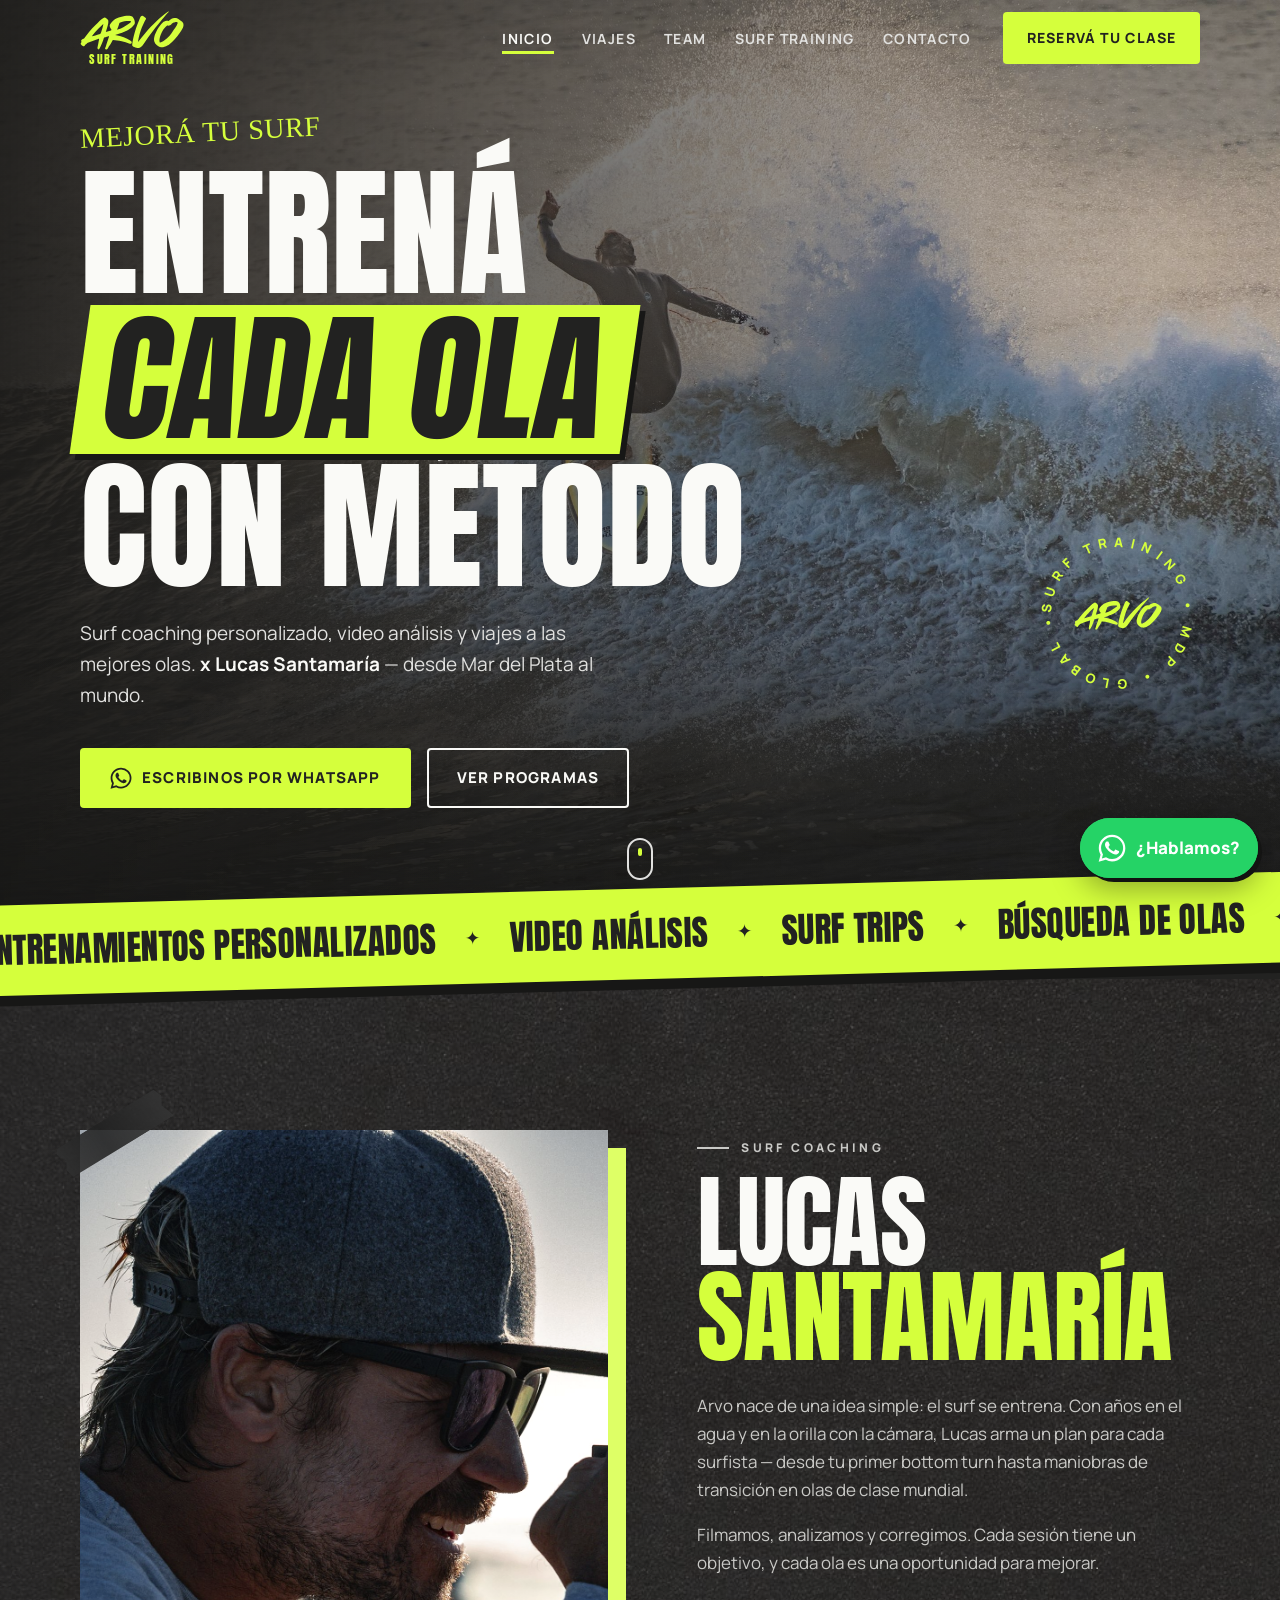
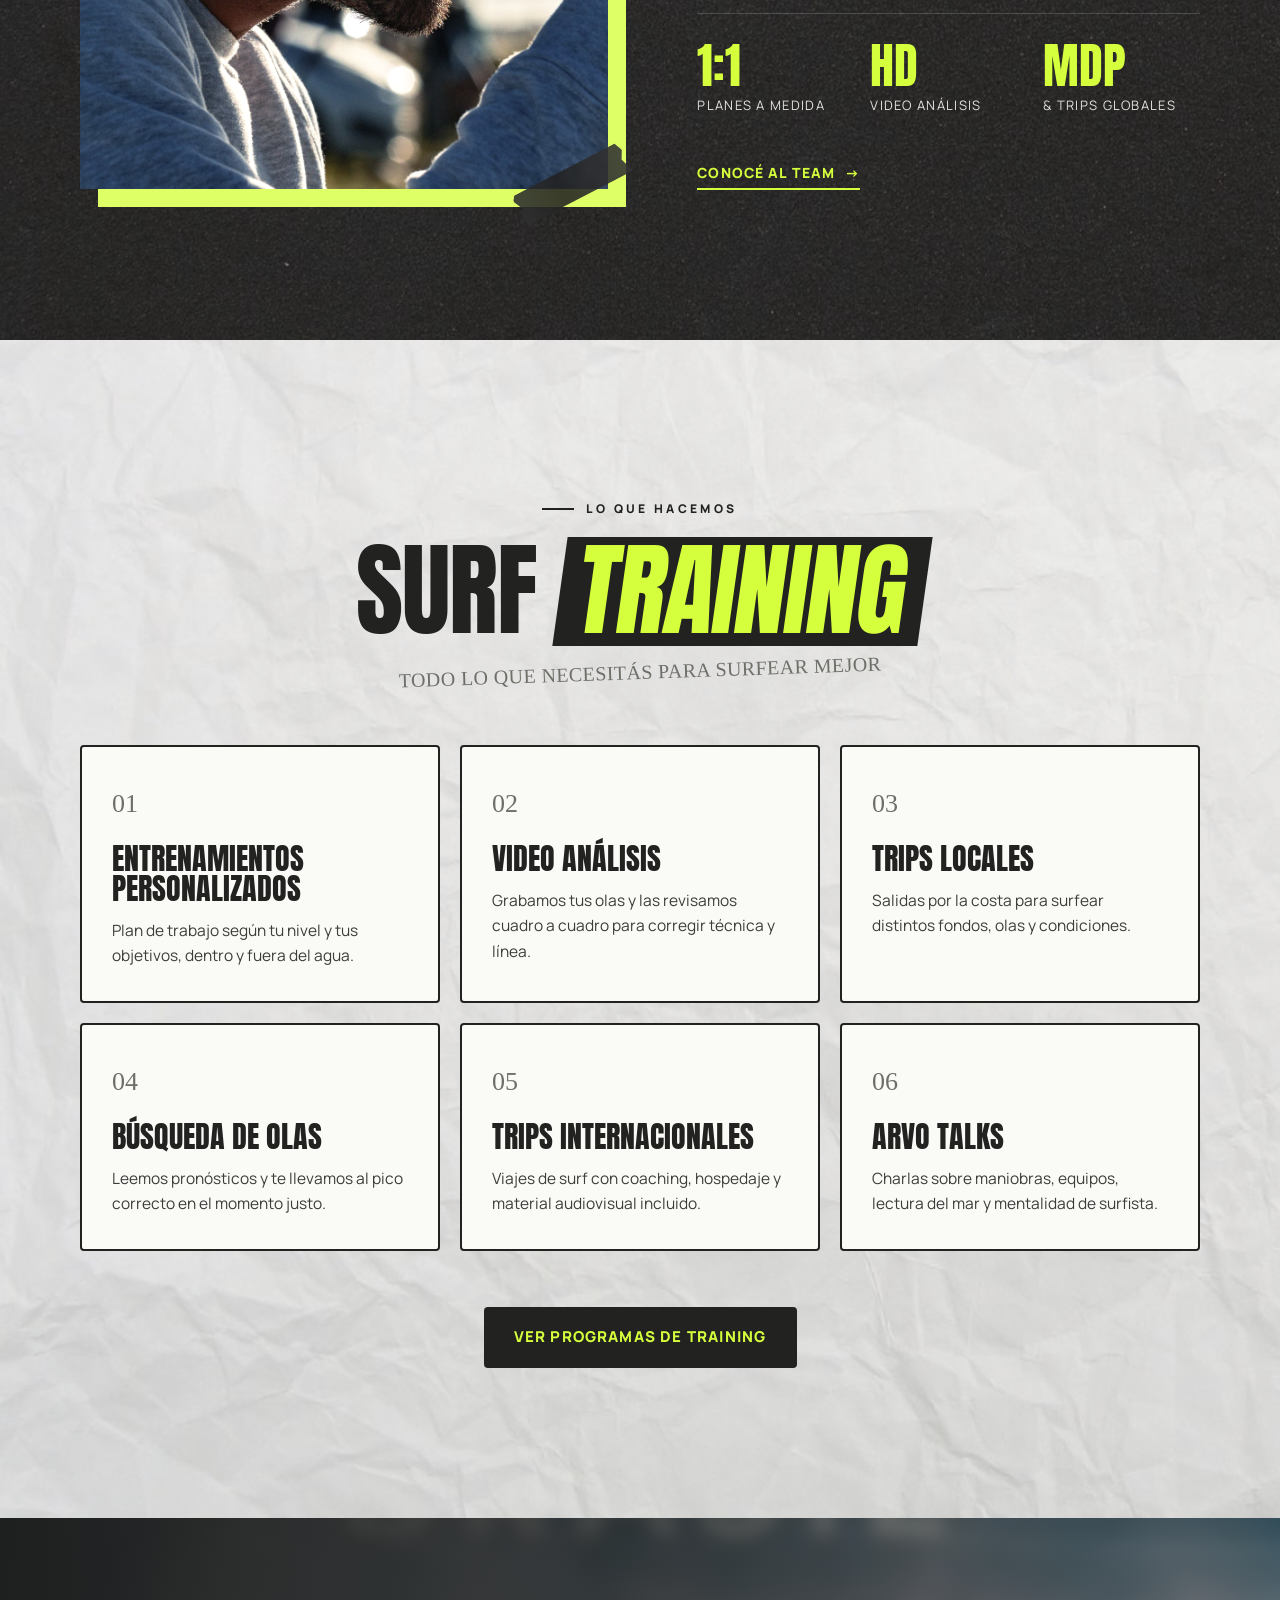
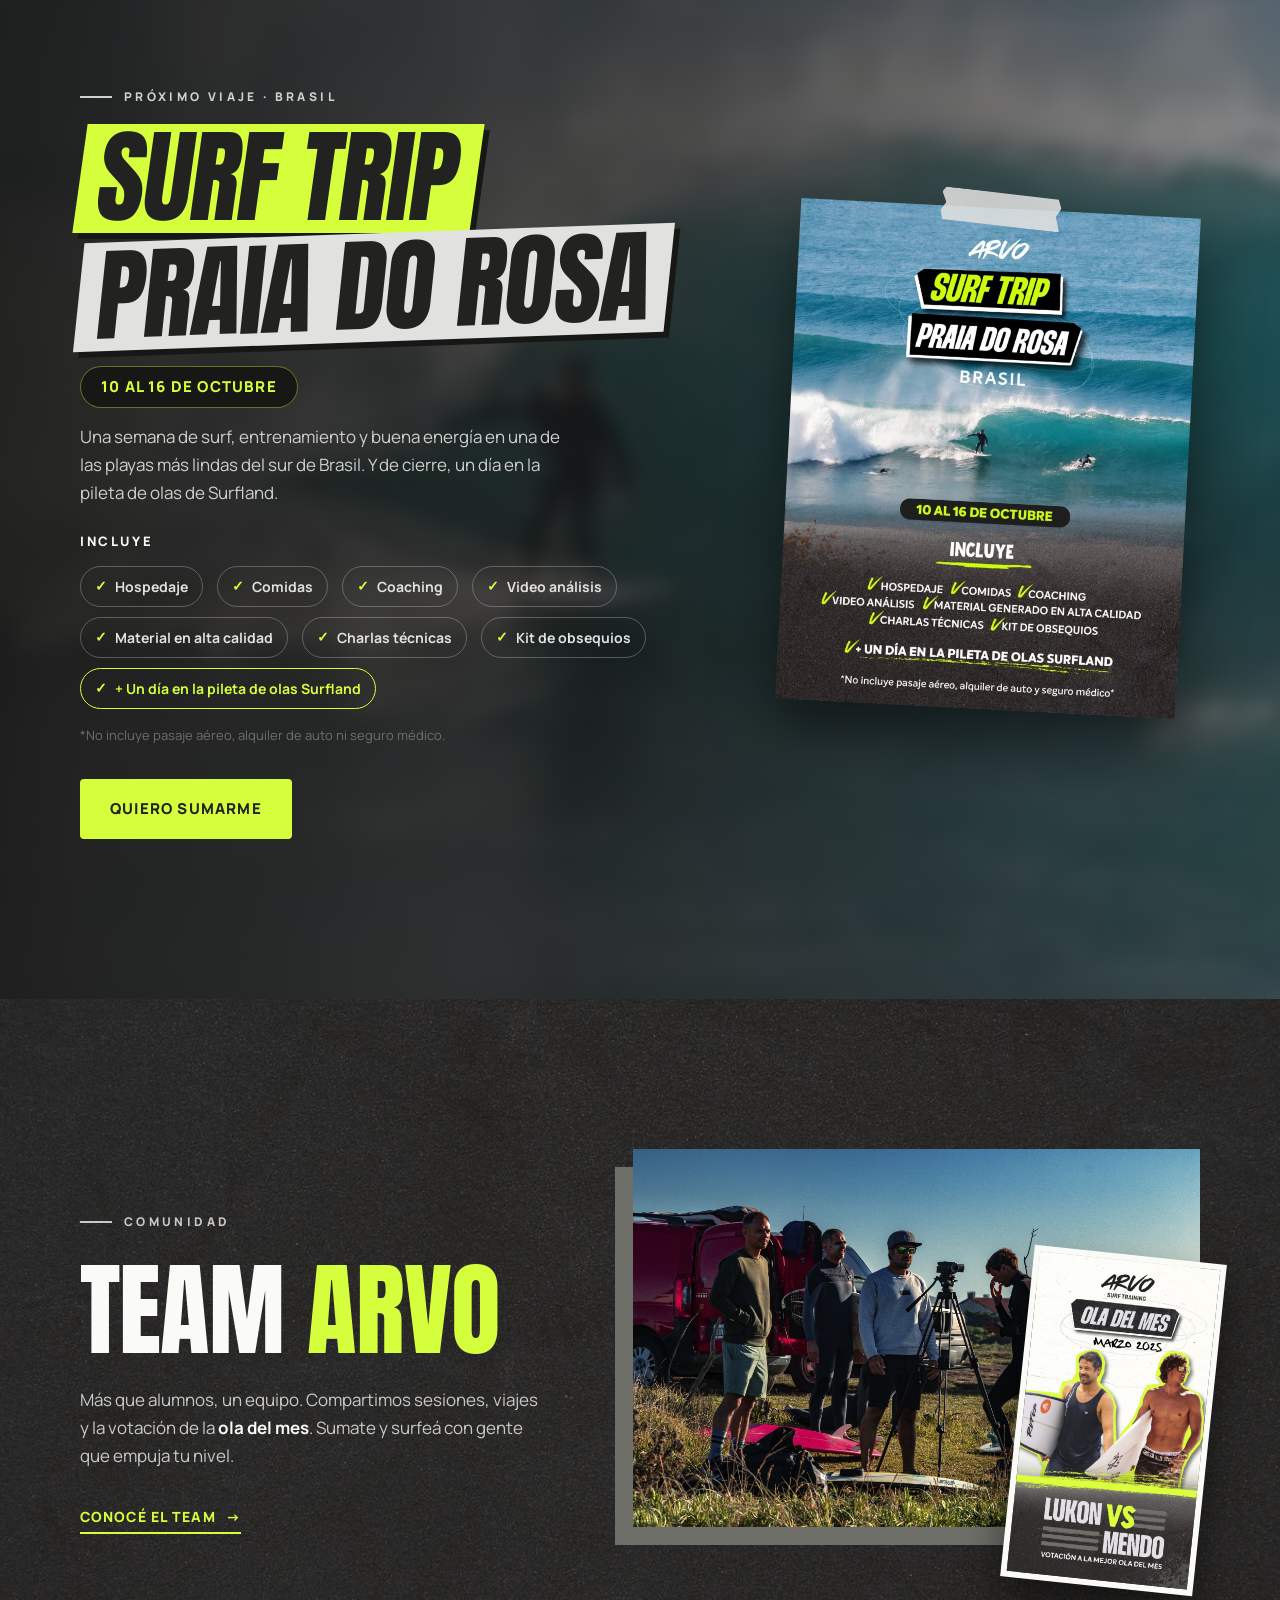
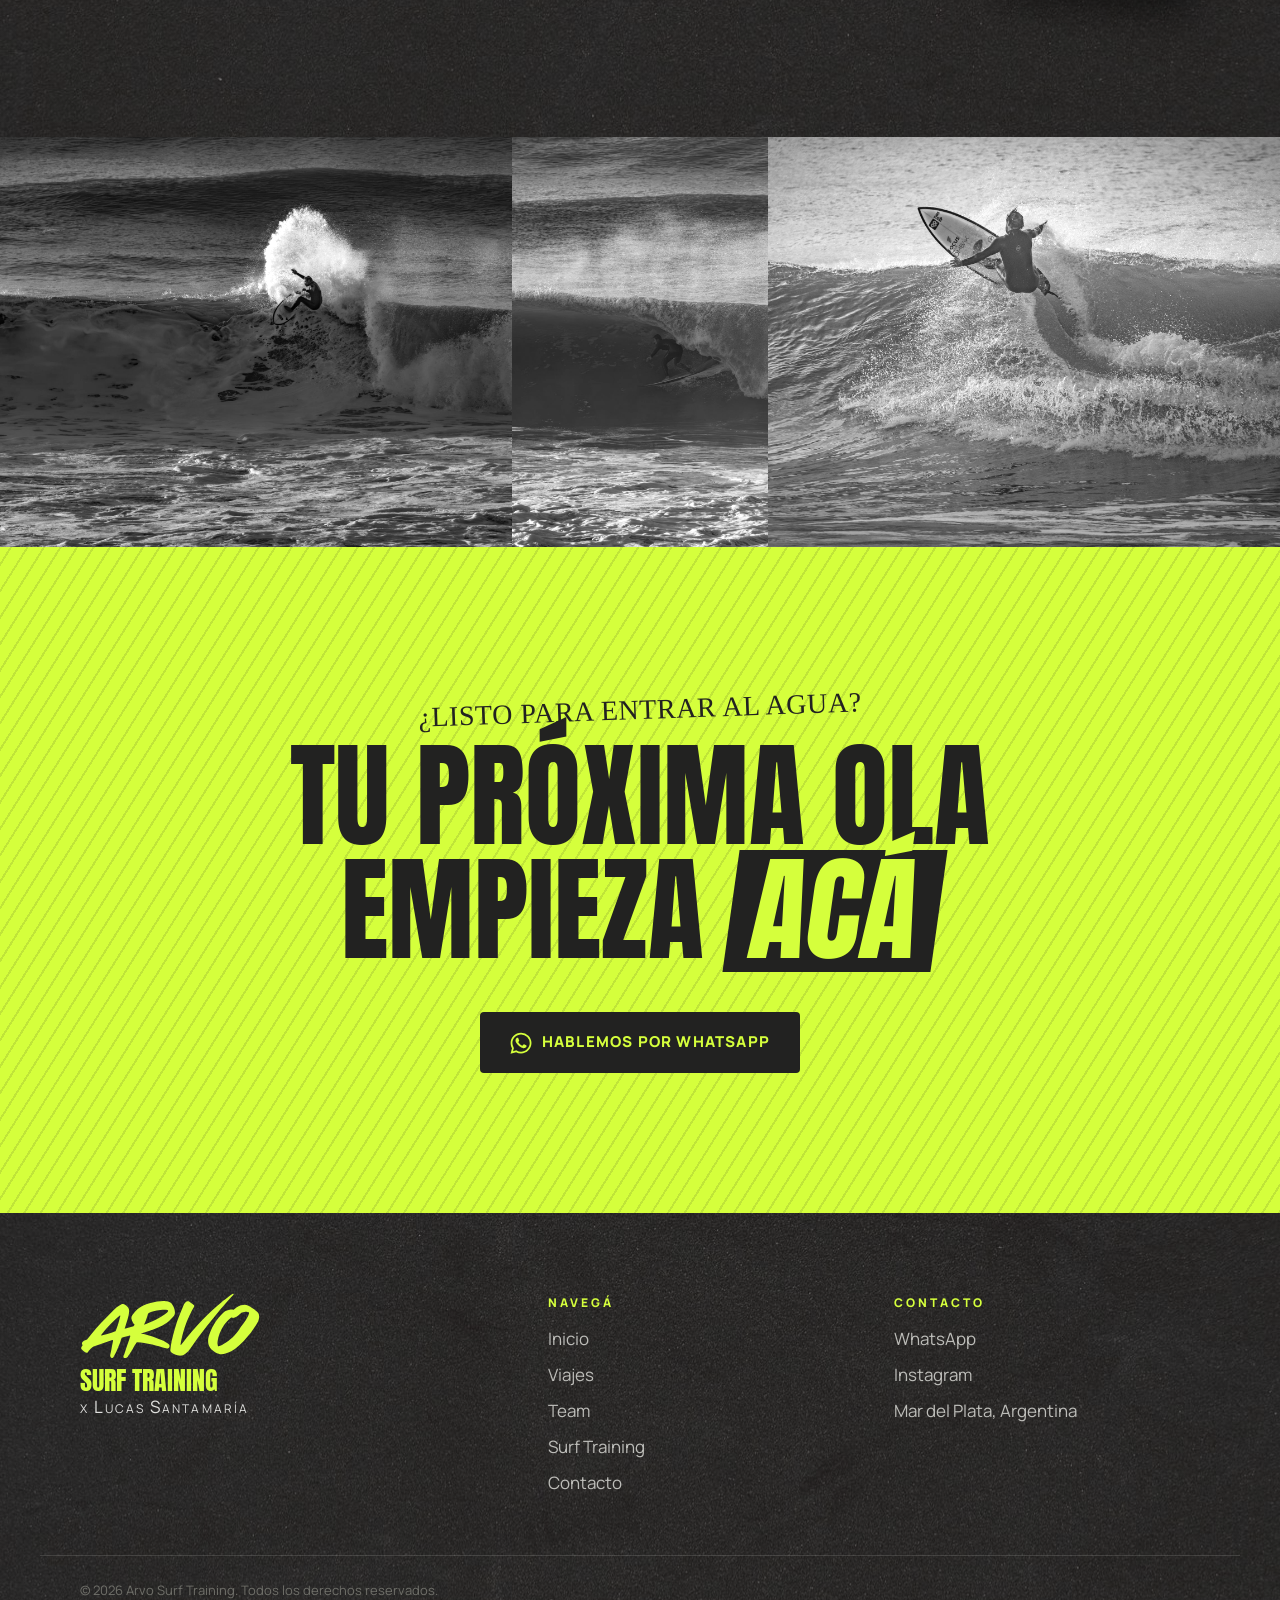
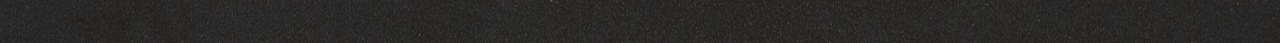
==== index.html @ 642fb4de "Página de inicio de Arvo Surf Training - index.html, css/styles.css y js/main.js: home con hero, ser" ====
<!DOCTYPE html>
<html lang="es">
<head>
  <meta charset="UTF-8">
  <meta name="viewport" content="width=device-width, initial-scale=1.0">
  <title>Arvo Surf Training | x Lucas Santamaría</title>
  <meta name="description" content="Arvo Surf Training: entrenamientos personalizados, video análisis y surf trips con Lucas Santamaría. Mar del Plata y el mundo.">
  <meta name="theme-color" content="#222221">
  <link rel="icon" href="assets/arvo-wordmark.svg" type="image/svg+xml">
  <link rel="preconnect" href="https://fonts.googleapis.com">
  <link rel="preconnect" href="https://fonts.gstatic.com" crossorigin>
  <link href="https://fonts.googleapis.com/css2?family=Anton&family=Manrope:wght@400;500;700;800&family=Permanent+Marker&display=swap" rel="stylesheet">
  <link rel="stylesheet" href="css/styles.css">
</head>
<body>

  <!-- ===== HEADER ===== -->
  <header class="header" id="header">
    <div class="container header__inner">
      <a href="index.html" class="logo" aria-label="Arvo Surf Training - Inicio">
        <img src="assets/arvo-wordmark.svg" alt="" class="logo__mark">
        <span class="logo__sub">Surf Training</span>
      </a>

      <nav class="nav" id="nav" aria-label="Principal">
        <ul class="nav__list">
          <li><a href="index.html" class="nav__link is-active" aria-current="page">Inicio</a></li>
          <li><a href="viajes.html" class="nav__link">Viajes</a></li>
          <li><a href="team.html" class="nav__link">Team</a></li>
          <li><a href="surf-training.html" class="nav__link">Surf Training</a></li>
          <li><a href="contacto.html" class="nav__link">Contacto</a></li>
        </ul>
        <a href="#" class="btn btn--lime nav__cta js-whatsapp">Reservá tu clase</a>
      </nav>

      <button class="burger" id="burger" aria-label="Abrir menú" aria-expanded="false" aria-controls="nav">
        <span></span><span></span><span></span>
      </button>
    </div>
  </header>

  <main>
    <!-- ===== HERO ===== -->
    <section class="hero">
      <picture class="hero__bg">
        <img src="assets/web/img-p07-11892.jpg" alt="Surfista en el aire sobre una ola en Mar del Plata">
      </picture>
      <div class="hero__overlay"></div>

      <div class="container hero__content">
        <p class="hand hero__kicker">Mejorá tu surf</p>
        <h1 class="hero__title">
          Entrená<br>
          <span class="tag-lime">cada ola</span><br>
          con método
        </h1>
        <p class="hero__lead">
          Surf coaching personalizado, video análisis y viajes a las mejores olas.
          <strong>x Lucas Santamaría</strong> — desde Mar del Plata al mundo.
        </p>
        <div class="hero__actions">
          <a href="#" class="btn btn--lime btn--lg js-whatsapp">
            <svg class="icon" aria-hidden="true"><use href="#i-whatsapp"/></svg>
            Escribinos por WhatsApp
          </a>
          <a href="#servicios" class="btn btn--ghost btn--lg">Ver programas</a>
        </div>
      </div>

      <div class="hero__badge" aria-hidden="true">
        <svg viewBox="0 0 200 200" class="badge-ring">
          <defs><path id="circle" d="M100,100 m-78,0 a78,78 0 1,1 156,0 a78,78 0 1,1 -156,0"/></defs>
          <text><textPath href="#circle" textLength="486" lengthAdjust="spacing">SURF TRAINING • MDP • GLOBAL •</textPath></text>
        </svg>
        <img src="assets/arvo-wordmark.svg" alt="" class="badge-mark">
      </div>

      <a href="#marquee" class="hero__scroll" aria-label="Bajar">
        <span></span>
      </a>
    </section>

    <!-- ===== MARQUEE ===== -->
    <div class="marquee" id="marquee" aria-hidden="true">
      <div class="marquee__track">
        <span>Entrenamientos personalizados</span><i>✦</i>
        <span>Video análisis</span><i>✦</i>
        <span>Surf trips</span><i>✦</i>
        <span>Búsqueda de olas</span><i>✦</i>
        <span>Arvo Talks</span><i>✦</i>
        <span>Entrenamientos personalizados</span><i>✦</i>
        <span>Video análisis</span><i>✦</i>
        <span>Surf trips</span><i>✦</i>
        <span>Búsqueda de olas</span><i>✦</i>
        <span>Arvo Talks</span><i>✦</i>
      </div>
    </div>

    <!-- ===== COACH ===== -->
    <section class="section coach texture-dark">
      <div class="container coach__grid">
        <div class="coach__media reveal">
          <span class="tape tape--tl" aria-hidden="true"></span>
          <img src="assets/web/img-p09-11961.jpg" alt="Lucas Santamaría filmando una sesión de surf" loading="lazy">
          <span class="tape tape--br" aria-hidden="true"></span>
        </div>

        <div class="coach__text reveal">
          <p class="eyebrow">Surf coaching</p>
          <h2 class="title">Lucas<br><span class="lime">Santamaría</span></h2>
          <p>
            Arvo nace de una idea simple: el surf se entrena. Con años en el agua y en la
            orilla con la cámara, Lucas arma un plan para cada surfista — desde tu primer
            bottom turn hasta maniobras de transición en olas de clase mundial.
          </p>
          <p>
            Filmamos, analizamos y corregimos. Cada sesión tiene un objetivo, y cada ola
            es una oportunidad para mejorar.
          </p>
          <ul class="stats">
            <li><strong>1:1</strong><span>Planes a medida</span></li>
            <li><strong>HD</strong><span>Video análisis</span></li>
            <li><strong>MDP</strong><span>&amp; trips globales</span></li>
          </ul>
          <a href="team.html" class="link-arrow">Conocé al team <span aria-hidden="true">→</span></a>
        </div>
      </div>
    </section>

    <!-- ===== SERVICIOS ===== -->
    <section class="section services texture-light" id="servicios">
      <div class="container">
        <div class="section__head reveal">
          <p class="eyebrow eyebrow--dark">Lo que hacemos</p>
          <h2 class="title title--dark">Surf <span class="tag-dark">training</span></h2>
          <p class="hand section__note">todo lo que necesitás para surfear mejor</p>
        </div>

        <div class="cards">
          <article class="card reveal">
            <span class="card__num">01</span>
            <h3>Entrenamientos personalizados</h3>
            <p>Plan de trabajo según tu nivel y tus objetivos, dentro y fuera del agua.</p>
          </article>
          <article class="card reveal">
            <span class="card__num">02</span>
            <h3>Video análisis</h3>
            <p>Grabamos tus olas y las revisamos cuadro a cuadro para corregir técnica y línea.</p>
          </article>
          <article class="card reveal">
            <span class="card__num">03</span>
            <h3>Trips locales</h3>
            <p>Salidas por la costa para surfear distintos fondos, olas y condiciones.</p>
          </article>
          <article class="card reveal">
            <span class="card__num">04</span>
            <h3>Búsqueda de olas</h3>
            <p>Leemos pronósticos y te llevamos al pico correcto en el momento justo.</p>
          </article>
          <article class="card reveal">
            <span class="card__num">05</span>
            <h3>Trips internacionales</h3>
            <p>Viajes de surf con coaching, hospedaje y material audiovisual incluido.</p>
          </article>
          <article class="card reveal">
            <span class="card__num">06</span>
            <h3>Arvo Talks</h3>
            <p>Charlas sobre maniobras, equipos, lectura del mar y mentalidad de surfista.</p>
          </article>
        </div>

        <div class="center reveal">
          <a href="surf-training.html" class="btn btn--dark btn--lg">Ver programas de training</a>
        </div>
      </div>
    </section>

    <!-- ===== VIAJES ===== -->
    <section class="trip">
      <img class="trip__bg" src="assets/web/trip-praia-do-rosa-ola.jpg" alt="" loading="lazy">
      <div class="trip__overlay"></div>
      <div class="container trip__grid">
        <div class="trip__text reveal">
          <p class="eyebrow">Próximo viaje · Brasil</p>
          <h2 class="title">
            <span class="tag-lime">Surf trip</span><br>
            <span class="tag-outline tag-outline--tilt">Praia do Rosa</span>
          </h2>
          <p class="trip__date">10 al 16 de octubre</p>
          <p>Una semana de surf, entrenamiento y buena energía en una de las playas más lindas del sur de Brasil. Y de cierre, un día en la pileta de olas de Surfland.</p>
          <p class="trip__includes-title">Incluye</p>
          <ul class="checks">
            <li>Hospedaje</li>
            <li>Comidas</li>
            <li>Coaching</li>
            <li>Video análisis</li>
            <li>Material en alta calidad</li>
            <li>Charlas técnicas</li>
            <li>Kit de obsequios</li>
            <li class="checks__highlight">+ Un día en la pileta de olas Surfland</li>
          </ul>
          <p class="trip__note">*No incluye pasaje aéreo, alquiler de auto ni seguro médico.</p>
          <a href="#" class="btn btn--lime btn--lg js-whatsapp">Quiero sumarme</a>
        </div>
        <div class="trip__poster reveal">
          <span class="tape tape--top" aria-hidden="true"></span>
          <img src="assets/web/trip-praia-do-rosa.webp" alt="Afiche Surf Trip Praia do Rosa, Brasil, del 10 al 16 de octubre" loading="lazy">
        </div>
      </div>
    </section>

    <!-- ===== TEAM ===== -->
    <section class="section team texture-dark">
      <div class="container team__grid">
        <div class="team__text reveal">
          <p class="eyebrow">Comunidad</p>
          <h2 class="title">Team <span class="lime">Arvo</span></h2>
          <p>
            Más que alumnos, un equipo. Compartimos sesiones, viajes y la votación de la
            <strong>ola del mes</strong>. Sumate y surfeá con gente que empuja tu nivel.
          </p>
          <a href="team.html" class="link-arrow">Conocé el team <span aria-hidden="true">→</span></a>
        </div>
        <div class="team__media reveal">
          <img src="assets/web/img-p11-11881.jpg" alt="El equipo de Arvo preparando la filmación en la costa" loading="lazy">
          <div class="team__sticker">
            <img src="assets/web/img-p22-91.jpg" alt="Ola del mes: Lukon vs Mendo" loading="lazy">
          </div>
        </div>
      </div>
    </section>

    <!-- ===== GALERÍA ===== -->
    <section class="gallery" aria-label="Galería">
      <figure class="gallery__item gallery__item--wide"><img src="assets/web/img-p01-11949.jpg" alt="Maniobra con spray en ola de Mar del Plata" loading="lazy"></figure>
      <figure class="gallery__item"><img src="assets/web/img-p21-82.jpg" alt="Surfista corriendo una ola tubular" loading="lazy"></figure>
      <figure class="gallery__item gallery__item--wide"><img src="assets/web/img-p23-104.jpg" alt="Surfista en la ola al atardecer" loading="lazy"></figure>
    </section>

    <!-- ===== CTA ===== -->
    <section class="cta">
      <div class="container cta__inner reveal">
        <p class="hand cta__kicker">¿Listo para entrar al agua?</p>
        <h2 class="cta__title">Tu próxima ola<br>empieza <span class="tag-dark">acá</span></h2>
        <a href="#" class="btn btn--dark btn--lg js-whatsapp">
          <svg class="icon" aria-hidden="true"><use href="#i-whatsapp"/></svg>
          Hablemos por WhatsApp
        </a>
      </div>
    </section>
  </main>

  <!-- ===== FOOTER ===== -->
  <footer class="footer texture-dark">
    <div class="container footer__grid">
      <div class="footer__brand">
        <img src="assets/arvo-wordmark.svg" alt="Arvo" class="footer__logo">
        <p class="footer__lockup">Surf Training</p>
        <p class="footer__by">x Lucas Santamaría</p>
      </div>
      <nav aria-label="Pie de página">
        <p class="footer__title">Navegá</p>
        <ul>
          <li><a href="index.html">Inicio</a></li>
          <li><a href="viajes.html">Viajes</a></li>
          <li><a href="team.html">Team</a></li>
          <li><a href="surf-training.html">Surf Training</a></li>
          <li><a href="contacto.html">Contacto</a></li>
        </ul>
      </nav>
      <div>
        <p class="footer__title">Contacto</p>
        <ul>
          <li><a href="#" class="js-whatsapp">WhatsApp</a></li>
          <li><a href="https://www.instagram.com/" target="_blank" rel="noopener">Instagram</a></li>
          <li>Mar del Plata, Argentina</li>
        </ul>
      </div>
    </div>
    <div class="container footer__bottom">
      <p>© <span id="year"></span> Arvo Surf Training. Todos los derechos reservados.</p>
    </div>
  </footer>

  <!-- ===== WHATSAPP FLOTANTE ===== -->
  <a href="#" class="wa-float js-whatsapp" aria-label="Chatear por WhatsApp">
    <svg class="icon" aria-hidden="true"><use href="#i-whatsapp"/></svg>
    <span class="wa-float__label">¿Hablamos?</span>
  </a>

  <!-- Iconos -->
  <svg width="0" height="0" style="position:absolute" aria-hidden="true">
    <symbol id="i-whatsapp" viewBox="0 0 24 24">
      <path fill="currentColor" d="M17.47 14.38c-.3-.15-1.76-.87-2.03-.97-.27-.1-.47-.15-.67.15-.2.3-.77.97-.94 1.17-.17.2-.35.22-.64.07-.3-.15-1.26-.46-2.4-1.48-.89-.79-1.49-1.77-1.66-2.07-.17-.3-.02-.46.13-.61.13-.13.3-.35.45-.52.15-.17.2-.3.3-.5.1-.2.05-.37-.02-.52-.08-.15-.67-1.62-.92-2.22-.24-.58-.49-.5-.67-.51h-.57c-.2 0-.52.07-.79.37-.27.3-1.04 1.02-1.04 2.48s1.07 2.88 1.21 3.08c.15.2 2.1 3.2 5.08 4.49.71.31 1.26.49 1.69.63.71.23 1.36.2 1.87.12.57-.09 1.76-.72 2.01-1.41.25-.7.25-1.29.17-1.41-.07-.12-.27-.2-.57-.35zM12.05 21.5h-.01a9.4 9.4 0 0 1-4.8-1.32l-.34-.2-3.57.94.95-3.48-.22-.36a9.4 9.4 0 0 1-1.44-5.02c0-5.2 4.24-9.44 9.45-9.44a9.4 9.4 0 0 1 9.44 9.45c0 5.2-4.24 9.43-9.46 9.43zm8.04-17.47A11.3 11.3 0 0 0 12.05.7C5.78.7.68 5.8.68 12.06c0 2 .52 3.96 1.52 5.68L.58 23.7l6.1-1.6a11.3 11.3 0 0 0 5.37 1.37h.01c6.26 0 11.36-5.1 11.37-11.36 0-3.04-1.18-5.89-3.34-8.04z"/>
    </symbol>
  </svg>

  <script src="js/main.js"></script>
</body>
</html>
---- css/styles.css ----
/* =========================================================
   ARVO SURF TRAINING — estilos globales
   Paleta (Brand Guidelines):
     P Black 6C       #222221
     P 663 C          #E1E1DF
     P 374 C (lima)   #D5FF3C
     P Cool Gray 9 C  #6F6F69
   Tipografías: Thunder LC -> Anton (títulos)
                Intelo Alt -> Manrope (textos)
                MBJ Handwriting -> Permanent Marker (detalles)
   ========================================================= */

:root {
  --black: #222221;
  --black-deep: #171716;
  --light: #E1E1DF;
  --lime: #D5FF3C;
  --gray: #6F6F69;
  --white: #FAFAF7;

  --font-title: "Anton", "Impact", sans-serif;
  --font-body: "Manrope", system-ui, sans-serif;
  --font-hand: "Permanent Marker", cursive;

  --container: 1200px;
  --gutter: clamp(16px, 4vw, 40px);
  --header-h: 76px;
  --radius: 4px;
  --ease: cubic-bezier(.2, .7, .2, 1);
}

*, *::before, *::after { box-sizing: border-box; }
html { scroll-behavior: smooth; -webkit-text-size-adjust: 100%; }
body {
  margin: 0;
  font-family: var(--font-body);
  font-size: 17px;
  line-height: 1.65;
  color: var(--light);
  background: var(--black);
  overflow-x: hidden;
}
img { display: block; max-width: 100%; height: auto; }
a { color: inherit; }
ul { margin: 0; padding: 0; list-style: none; }
h1, h2, h3 { margin: 0; font-weight: 400; }
p { margin: 0 0 1em; }
strong { color: var(--white); font-weight: 700; }
:focus-visible { outline: 3px solid var(--lime); outline-offset: 3px; }

.container { width: 100%; max-width: var(--container); margin-inline: auto; padding-inline: var(--gutter); }
.center { text-align: center; }
.lime { color: var(--lime); }

/* ---------- Texturas de marca ---------- */
.texture-dark {
  background-color: var(--black);
  background-image: linear-gradient(rgba(34,34,33,.55), rgba(34,34,33,.55)), url("../assets/web/img-p01-136.jpg");
  background-size: cover;
}
.texture-light {
  color: var(--black);
  background-color: var(--light);
  background-image: linear-gradient(rgba(225,225,223,.55), rgba(225,225,223,.55)), url("../assets/web/img-p01-10411.jpg");
  background-size: cover;
}

/* ---------- Tipografía ---------- */
.eyebrow {
  display: inline-flex; align-items: center; gap: 12px;
  font-size: 12px; font-weight: 800; letter-spacing: .28em; text-transform: uppercase;
  color: var(--lime); margin-bottom: 18px;
}
.eyebrow::before { content: ""; width: 32px; height: 2px; background: currentColor; }
.eyebrow--dark { color: var(--black); }

.title {
  font-family: var(--font-title);
  font-size: clamp(48px, 8vw, 104px);
  line-height: .92;
  text-transform: uppercase;
  letter-spacing: -.01em;
  color: var(--white);
  margin-bottom: 28px;
}
.title--dark { color: var(--black); }
.hand { font-family: var(--font-hand); text-transform: uppercase; letter-spacing: .02em; }

/* Etiquetas estilo "sticker" como en los layouts de IG */
.tag-lime, .tag-dark, .tag-outline {
  display: inline-block; padding: .02em .18em .04em; line-height: 1;
  transform: skewX(-8deg);
}
.tag-lime { background: var(--lime); color: var(--black); box-shadow: 6px 6px 0 var(--black-deep); }
.tag-lime--tilt { transform: skewX(-8deg) rotate(-2deg); }
.tag-dark { background: var(--black); color: var(--lime); }
.tag-outline { background: var(--light); color: var(--black); box-shadow: 6px 6px 0 var(--black-deep); }

/* ---------- Botones ---------- */
.btn {
  display: inline-flex; align-items: center; justify-content: center; gap: 10px;
  padding: 12px 22px; border: 2px solid transparent; border-radius: var(--radius);
  font-family: var(--font-body); font-weight: 800; font-size: 14px;
  letter-spacing: .08em; text-transform: uppercase; text-decoration: none;
  cursor: pointer; transition: transform .25s var(--ease), background .25s, color .25s, box-shadow .25s;
}
.btn:hover { transform: translate(-3px, -3px); }
.btn--lg { padding: 16px 28px; font-size: 15px; }
.btn--lime { background: var(--lime); color: var(--black); }
.btn--lime:hover { box-shadow: 5px 5px 0 var(--white); }
.btn--dark { background: var(--black); color: var(--lime); }
.btn--dark:hover { box-shadow: 5px 5px 0 var(--gray); }
.btn--ghost { border-color: var(--white); color: var(--white); }
.btn--ghost:hover { background: var(--white); color: var(--black); box-shadow: 5px 5px 0 var(--lime); }
.icon { width: 22px; height: 22px; flex: none; }

.link-arrow {
  display: inline-flex; gap: 10px; align-items: center;
  font-weight: 800; letter-spacing: .08em; text-transform: uppercase; font-size: 14px;
  color: var(--lime); text-decoration: none; border-bottom: 2px solid var(--lime); padding-bottom: 4px;
}
.link-arrow span { transition: transform .25s var(--ease); }
.link-arrow:hover span { transform: translateX(6px); }

/* ---------- Header ---------- */
.header {
  position: fixed; inset: 0 0 auto; z-index: 50; height: var(--header-h);
  display: flex; align-items: center;
  transition: background .3s, box-shadow .3s, height .3s;
}
/* El blur va en un pseudo-elemento: backdrop-filter en .header atraparía el menú mobile (position: fixed) */
.header::before {
  content: ""; position: absolute; inset: 0; z-index: -1; opacity: 0;
  background: rgba(23,23,22,.92); backdrop-filter: blur(10px); box-shadow: 0 1px 0 rgba(213,255,60,.18);
  transition: opacity .3s;
}
.header.is-scrolled { --header-h: 64px; }
.header.is-scrolled::before { opacity: 1; }
.header__inner { display: flex; align-items: center; justify-content: space-between; gap: 24px; }

.logo { display: flex; flex-direction: column; align-items: center; text-decoration: none; line-height: 1; }
.logo__mark { width: 104px; }
.logo__sub { font-family: var(--font-title); font-size: 12px; letter-spacing: .12em; text-transform: uppercase; color: var(--lime); margin-top: 3px; }

.nav { display: flex; align-items: center; gap: 32px; }
.nav__list { display: flex; gap: 28px; }
.nav__link {
  position: relative; text-decoration: none; font-weight: 700; font-size: 14px;
  letter-spacing: .1em; text-transform: uppercase; color: var(--light); padding: 6px 0;
  transition: color .2s;
}
.nav__link::after {
  content: ""; position: absolute; left: 0; bottom: 0; height: 3px; width: 100%;
  background: var(--lime); transform: scaleX(0); transform-origin: left; transition: transform .3s var(--ease);
}
.nav__link:hover, .nav__link.is-active { color: var(--white); }
.nav__link:hover::after, .nav__link.is-active::after { transform: scaleX(1); }

.burger { display: none; }

/* ---------- Hero ---------- */
.hero {
  position: relative; min-height: 100vh; min-height: 100svh;
  display: flex; align-items: center; overflow: hidden;
  padding: calc(var(--header-h) + 40px) 0 100px;
}
.hero__bg, .hero__bg img { position: absolute; inset: 0; width: 100%; height: 100%; }
.hero__bg img { object-fit: cover; object-position: 62% 40%; transform: scale(1.06); animation: heroZoom 14s var(--ease) forwards; }
@keyframes heroZoom { to { transform: scale(1); } }
.hero__overlay {
  position: absolute; inset: 0;
  background:
    linear-gradient(90deg, rgba(23,23,22,.92) 0%, rgba(23,23,22,.6) 45%, rgba(23,23,22,.15) 100%),
    linear-gradient(0deg, rgba(23,23,22,.85) 0%, transparent 35%);
}
.hero__content { position: relative; z-index: 2; }
.hero__kicker { color: var(--lime); font-size: clamp(20px, 2.4vw, 28px); margin-bottom: 8px; transform: rotate(-3deg); transform-origin: left; }
.hero__title {
  font-family: var(--font-title); text-transform: uppercase; color: var(--white);
  font-size: clamp(60px, 11vw, 156px); line-height: .9; margin-bottom: 28px;
}
.hero__title .tag-lime { margin: .06em 0; }
.hero__lead { max-width: 520px; font-size: clamp(16px, 1.6vw, 19px); color: var(--light); margin-bottom: 36px; }
.hero__actions { display: flex; flex-wrap: wrap; gap: 16px; }

.hero__badge {
  position: absolute; right: clamp(24px, 6vw, 96px); bottom: 210px; z-index: 2;
  width: 170px; height: 170px; display: grid; place-items: center;
}
.badge-ring { position: absolute; inset: 0; animation: spin 22s linear infinite; }
.badge-ring text { font-family: var(--font-body); font-weight: 800; font-size: 15.5px; letter-spacing: .2em; fill: var(--lime); }
.badge-mark { width: 88px; }
@keyframes spin { to { transform: rotate(360deg); } }

.hero__scroll {
  position: absolute; left: 50%; bottom: 28px; z-index: 2; translate: -50% 0;
  width: 26px; height: 42px; border: 2px solid var(--light); border-radius: 14px;
}
.hero__scroll span { position: absolute; left: 50%; top: 8px; width: 4px; height: 8px; margin-left: -2px; border-radius: 2px; background: var(--lime); animation: scrollDot 1.8s infinite; }
@keyframes scrollDot { 0% { opacity: 0; transform: translateY(0); } 40% { opacity: 1; } 100% { opacity: 0; transform: translateY(14px); } }

/* ---------- Marquee ---------- */
.marquee {
  overflow: hidden; background: var(--lime); color: var(--black);
  padding: 16px 0; transform: rotate(-1.5deg) scale(1.03); margin: -18px 0 0; position: relative; z-index: 3;
  box-shadow: 0 10px 0 var(--black-deep);
}
.marquee__track { display: flex; width: max-content; gap: 28px; align-items: center; animation: marquee 32s linear infinite; }
.marquee span { font-family: var(--font-title); font-size: clamp(22px, 3vw, 34px); text-transform: uppercase; white-space: nowrap; }
.marquee i { font-style: normal; font-size: 18px; }
@keyframes marquee { to { transform: translateX(-50%); } }

/* ---------- Secciones ---------- */
.section { padding: clamp(80px, 12vw, 150px) 0; }
.section__head { text-align: center; margin-bottom: 56px; }
.section__head .eyebrow { justify-content: center; }
.section__head .title { margin-bottom: 10px; }
.section__note { color: var(--gray); font-size: 20px; transform: rotate(-2deg); }

/* Tapes (cinta de embalar) */
.tape {
  position: absolute; z-index: 3; width: 120px; height: 34px;
  background: rgba(34,34,33,.88);
  background-image: linear-gradient(90deg, rgba(255,255,255,.06), rgba(255,255,255,0) 40%, rgba(255,255,255,.08));
  clip-path: polygon(3% 0, 97% 4%, 100% 30%, 96% 55%, 100% 100%, 2% 96%, 0 70%, 4% 45%, 0 15%);
}
.tape--tl { top: -14px; left: -26px; transform: rotate(-32deg); }
.tape--br { bottom: -12px; right: -24px; transform: rotate(-28deg); }
.tape--top { top: -16px; left: 50%; margin-left: -60px; transform: rotate(3deg); background-color: rgba(225,225,223,.85); }

/* ---------- Coach ---------- */
.coach__grid { display: grid; grid-template-columns: 1.05fr 1fr; gap: clamp(40px, 7vw, 100px); align-items: center; }
.coach__media { position: relative; }
.coach__media img { width: 100%; aspect-ratio: 4 / 5; object-fit: cover; object-position: 40% 50%; filter: grayscale(.25) contrast(1.05); box-shadow: 18px 18px 0 var(--lime); }
.coach__text p { color: #c9c9c6; max-width: 520px; }

.stats { display: grid; grid-template-columns: repeat(3, 1fr); gap: 16px; margin: 36px 0 40px; padding-top: 28px; border-top: 1px solid rgba(225,225,223,.2); }
.stats strong { display: block; font-family: var(--font-title); font-size: clamp(34px, 4vw, 48px); line-height: 1; color: var(--lime); font-weight: 400; }
.stats span { font-size: 13px; text-transform: uppercase; letter-spacing: .1em; color: var(--light); }

/* ---------- Servicios ---------- */
.cards { display: grid; grid-template-columns: repeat(3, 1fr); gap: 20px; margin-bottom: 56px; }
.card {
  position: relative; padding: 36px 30px 32px; background: var(--white);
  border: 2px solid var(--black); border-radius: var(--radius);
  transition: transform .3s var(--ease), box-shadow .3s var(--ease), background .3s;
}
.card:hover { transform: translate(-6px, -6px); box-shadow: 8px 8px 0 var(--black); background: var(--lime); }
.card__num { font-family: var(--font-hand); font-size: 26px; color: var(--gray); display: block; margin-bottom: 18px; }
.card:hover .card__num { color: var(--black); }
.card h3 { font-family: var(--font-title); font-size: 30px; line-height: 1; text-transform: uppercase; margin-bottom: 14px; }
.card p { margin: 0; font-size: 15.5px; color: #3c3c3a; }

/* ---------- Trip ---------- */
.trip { position: relative; padding: clamp(90px, 13vw, 160px) 0; overflow: hidden; }
.trip__bg { position: absolute; inset: 0; width: 100%; height: 100%; object-fit: cover; object-position: center 45%; filter: blur(8px) saturate(.8); transform: scale(1.1); }
.trip__overlay { position: absolute; inset: 0; background: linear-gradient(90deg, rgba(23,23,22,.94) 0%, rgba(23,23,22,.75) 55%, rgba(23,23,22,.45) 100%); }
.trip__grid { position: relative; display: grid; grid-template-columns: 1.2fr .8fr; gap: 60px; align-items: center; }
.trip__text .title { font-size: clamp(52px, 8vw, 110px); line-height: 1.02; }
.tag-outline--tilt { transform: skewX(-8deg) rotate(-2deg); }
.trip__date {
  display: inline-block; padding: 8px 20px; border-radius: 40px; margin-top: -4px;
  background: var(--black-deep); border: 1px solid rgba(213,255,60,.4);
  color: var(--lime) !important; font-weight: 800; letter-spacing: .08em; text-transform: uppercase; font-size: 15px;
}
.checks__highlight { border-color: var(--lime) !important; color: var(--lime); }
.trip__note { font-size: 13px; color: var(--gray) !important; margin: -24px 0 32px; }
.trip__text > p { max-width: 480px; color: #cfcfcc; }
.trip__includes-title { font-weight: 800; letter-spacing: .2em; text-transform: uppercase; font-size: 13px; color: var(--white) !important; margin-top: 24px; }
.checks { display: flex; flex-wrap: wrap; gap: 10px 14px; margin-bottom: 40px; }
.checks li { display: flex; align-items: center; gap: 8px; padding: 8px 14px; border: 1px solid rgba(225,225,223,.3); border-radius: 40px; font-size: 14px; font-weight: 700; }
.checks li::before { content: "✓"; font-family: var(--font-hand); color: var(--lime); }
.trip__poster { position: relative; justify-self: center; max-width: 400px; transform: rotate(3deg); transition: transform .4s var(--ease); }
.trip__poster:hover { transform: rotate(0) scale(1.02); }
.trip__poster img { box-shadow: 0 30px 60px rgba(0,0,0,.5); }

/* ---------- Team ---------- */
.team__grid { display: grid; grid-template-columns: .9fr 1.1fr; gap: clamp(40px, 7vw, 100px); align-items: center; }
.team__text p { color: #c9c9c6; max-width: 460px; margin-bottom: 32px; }
.team__media { position: relative; padding-bottom: 60px; }
.team__media > img { width: 100%; aspect-ratio: 3 / 2; object-fit: cover; box-shadow: -18px 18px 0 var(--gray); }
.team__sticker { position: absolute; right: -10px; bottom: 0; width: 34%; transform: rotate(6deg); box-shadow: 0 20px 40px rgba(0,0,0,.5); border: 6px solid var(--white); }

/* ---------- Galería ---------- */
.gallery { display: grid; grid-template-columns: 2fr 1fr 2fr; height: clamp(260px, 32vw, 460px); background: var(--black-deep); }
.gallery__item { margin: 0; overflow: hidden; }
.gallery__item img { width: 100%; height: 100%; object-fit: cover; filter: grayscale(1) contrast(1.1); transition: filter .5s, transform .6s var(--ease); }
.gallery__item:hover img { filter: grayscale(0); transform: scale(1.05); }

/* ---------- CTA ---------- */
.cta { background: var(--lime); color: var(--black); padding: clamp(80px, 11vw, 140px) 0; position: relative; overflow: hidden; }
.cta::before {
  content: ""; position: absolute; inset: 0; opacity: .12;
  background: repeating-linear-gradient(-58deg, var(--black) 0 2px, transparent 2px 14px);
}
.cta__inner { position: relative; text-align: center; }
.cta__kicker { font-size: clamp(20px, 2.4vw, 28px); transform: rotate(-2deg); margin-bottom: 8px; }
.cta__title { font-family: var(--font-title); font-size: clamp(52px, 9vw, 120px); line-height: .95; text-transform: uppercase; margin-bottom: 40px; }

/* ---------- Footer ---------- */
.footer { padding: 80px 0 28px; }
.footer__grid { display: grid; grid-template-columns: 1.4fr 1fr 1fr; gap: 40px; padding-bottom: 50px; border-bottom: 1px solid rgba(225,225,223,.15); }
.footer__logo { width: 180px; }
.footer__lockup { font-family: var(--font-title); font-size: 26px; text-transform: uppercase; color: var(--lime); margin: 8px 0 0; line-height: 1; }
.footer__by { font-variant: small-caps; letter-spacing: .12em; color: var(--light); }
.footer__title { font-weight: 800; font-size: 12px; letter-spacing: .25em; text-transform: uppercase; color: var(--lime); }
.footer ul li { margin-bottom: 8px; color: #bdbdb9; }
.footer ul a { text-decoration: none; transition: color .2s; }
.footer ul a:hover { color: var(--lime); }
.footer__bottom { padding-top: 24px; font-size: 13px; color: var(--gray); }

/* ---------- WhatsApp flotante ---------- */
.wa-float {
  position: fixed; right: 22px; bottom: 22px; z-index: 60;
  display: flex; align-items: center; gap: 10px;
  height: 60px; padding: 0 18px; border-radius: 30px;
  background: #25D366; color: #fff; text-decoration: none; font-weight: 800;
  box-shadow: 0 10px 30px rgba(0,0,0,.35), 4px 4px 0 var(--black-deep);
  transition: transform .25s var(--ease);
}
.wa-float:hover { transform: translateY(-4px); }
.wa-float .icon { width: 28px; height: 28px; }
.wa-float::before {
  content: ""; position: absolute; inset: 0; border-radius: inherit; border: 2px solid #25D366;
  animation: pulse 2.4s infinite; pointer-events: none;
}
@keyframes pulse { 0% { opacity: .8; transform: scale(1); } 100% { opacity: 0; transform: scale(1.35); } }

/* ---------- Reveal on scroll ---------- */
.reveal { opacity: 0; transform: translateY(40px); transition: opacity .8s var(--ease), transform .8s var(--ease); }
.reveal.is-visible { opacity: 1; transform: none; }
.trip__poster.reveal.is-visible { transform: rotate(3deg); }

/* =========================================================
   RESPONSIVE
   ========================================================= */
@media (max-width: 1024px) {
  .nav__list { gap: 20px; }
  .nav__cta { display: none; }
  .cards { grid-template-columns: repeat(2, 1fr); }
}

@media (max-width: 860px) {
  :root { --header-h: 64px; }
  body { font-size: 16px; }

  /* Menú mobile */
  .burger {
    display: flex; flex-direction: column; justify-content: center; gap: 6px;
    width: 44px; height: 44px; padding: 10px; border: 0; background: none; cursor: pointer; z-index: 70;
  }
  .burger span { display: block; height: 3px; background: var(--white); border-radius: 2px; transition: transform .3s var(--ease), opacity .3s; }
  .burger[aria-expanded="true"] span:nth-child(1) { transform: translateY(9px) rotate(45deg); background: var(--black); }
  .burger[aria-expanded="true"] span:nth-child(2) { opacity: 0; }
  .burger[aria-expanded="true"] span:nth-child(3) { transform: translateY(-9px) rotate(-45deg); background: var(--black); }

  .nav {
    position: fixed; inset: 0; z-index: 65; background: var(--lime);
    flex-direction: column; justify-content: center; align-items: flex-start; gap: 40px;
    padding: 100px var(--gutter) 40px;
    clip-path: circle(0 at calc(100% - 42px) 32px); visibility: hidden;
    transition: clip-path .6s var(--ease), visibility 0s .6s;
  }
  .nav.is-open { clip-path: circle(150% at calc(100% - 42px) 32px); visibility: visible; transition: clip-path .6s var(--ease); }
  .nav__list { flex-direction: column; gap: 4px; }
  .nav__link { font-family: var(--font-title); font-size: clamp(44px, 12vw, 64px); letter-spacing: 0; color: var(--black); line-height: 1.1; }
  .nav__link::after { background: var(--black); height: 5px; }
  .nav__link:hover, .nav__link.is-active { color: var(--black); }
  .nav__cta { display: inline-flex; background: var(--black); color: var(--lime); }
  body.menu-open { overflow: hidden; }
  body.menu-open .logo { visibility: hidden; }

  .hero { align-items: flex-end; padding-bottom: 110px; }
  .hero__bg img { object-position: 70% 40%; }
  .hero__overlay { background: linear-gradient(0deg, rgba(23,23,22,.96) 0%, rgba(23,23,22,.7) 50%, rgba(23,23,22,.25) 100%); }
  .hero__badge { width: 110px; height: 110px; top: calc(var(--header-h) + 20px); bottom: auto; right: 16px; }
  .badge-mark { width: 56px; }
  .hero__scroll { display: none; }
  .hero__actions .btn { flex: 1 1 100%; }

  .coach__grid, .trip__grid, .team__grid { grid-template-columns: 1fr; }
  .coach__media { margin: 0 18px 30px 0; }
  .coach__media img { aspect-ratio: 4 / 3.4; }
  .trip__poster { max-width: 260px; }
  .team__media { order: -1; margin-right: 10px; }
  .team__sticker { right: 0; width: 38%; }

  .gallery { grid-template-columns: 1fr; grid-auto-rows: 240px; height: auto; }

  .footer__grid { grid-template-columns: 1fr 1fr; }
  .footer__brand { grid-column: 1 / -1; }

  .wa-float { right: 16px; bottom: 16px; width: 60px; padding: 0; justify-content: center; }
  .wa-float__label { display: none; }
}

@media (max-width: 560px) {
  .cards { grid-template-columns: 1fr; }
  .stats { gap: 10px; }
  .stats span { font-size: 11px; }
  .tape { width: 90px; height: 26px; }
}

@media (prefers-reduced-motion: reduce) {
  *, *::before, *::after { animation: none !important; transition: none !important; }
  .reveal { opacity: 1; transform: none; }
}
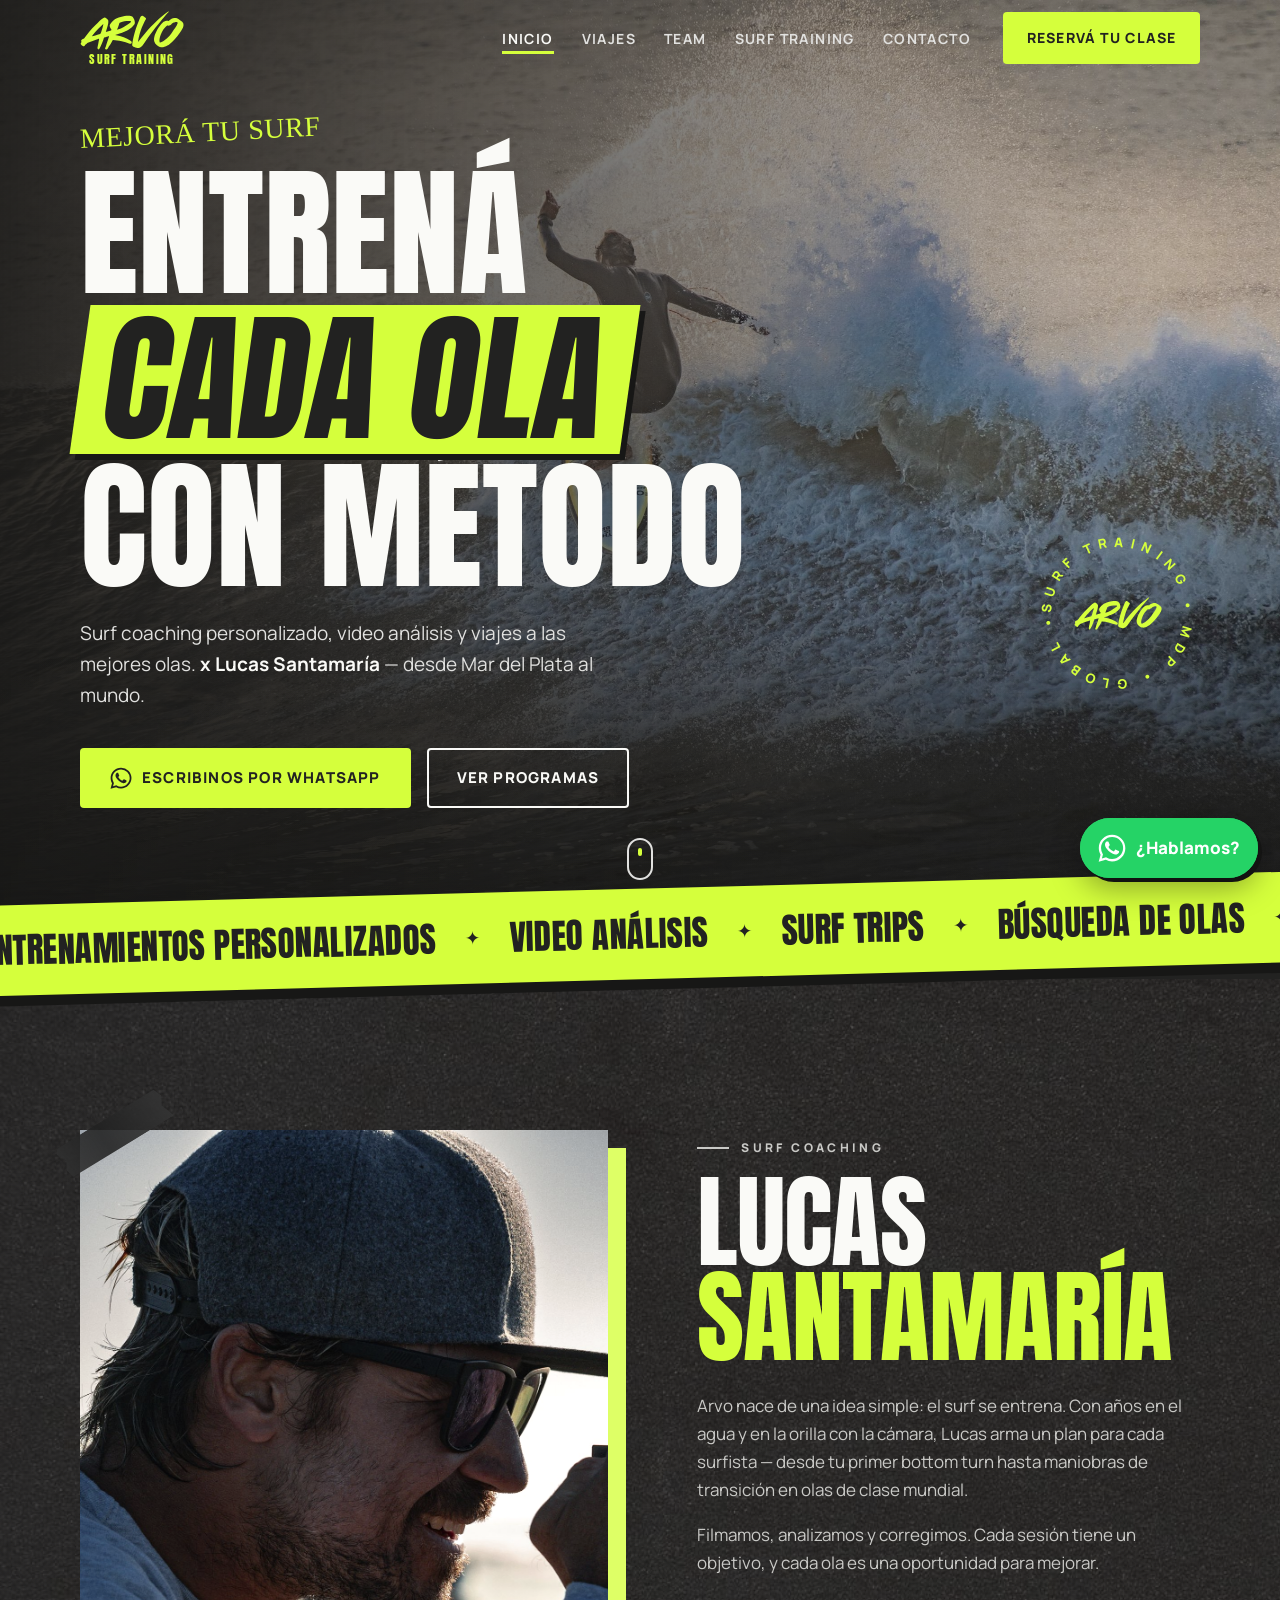
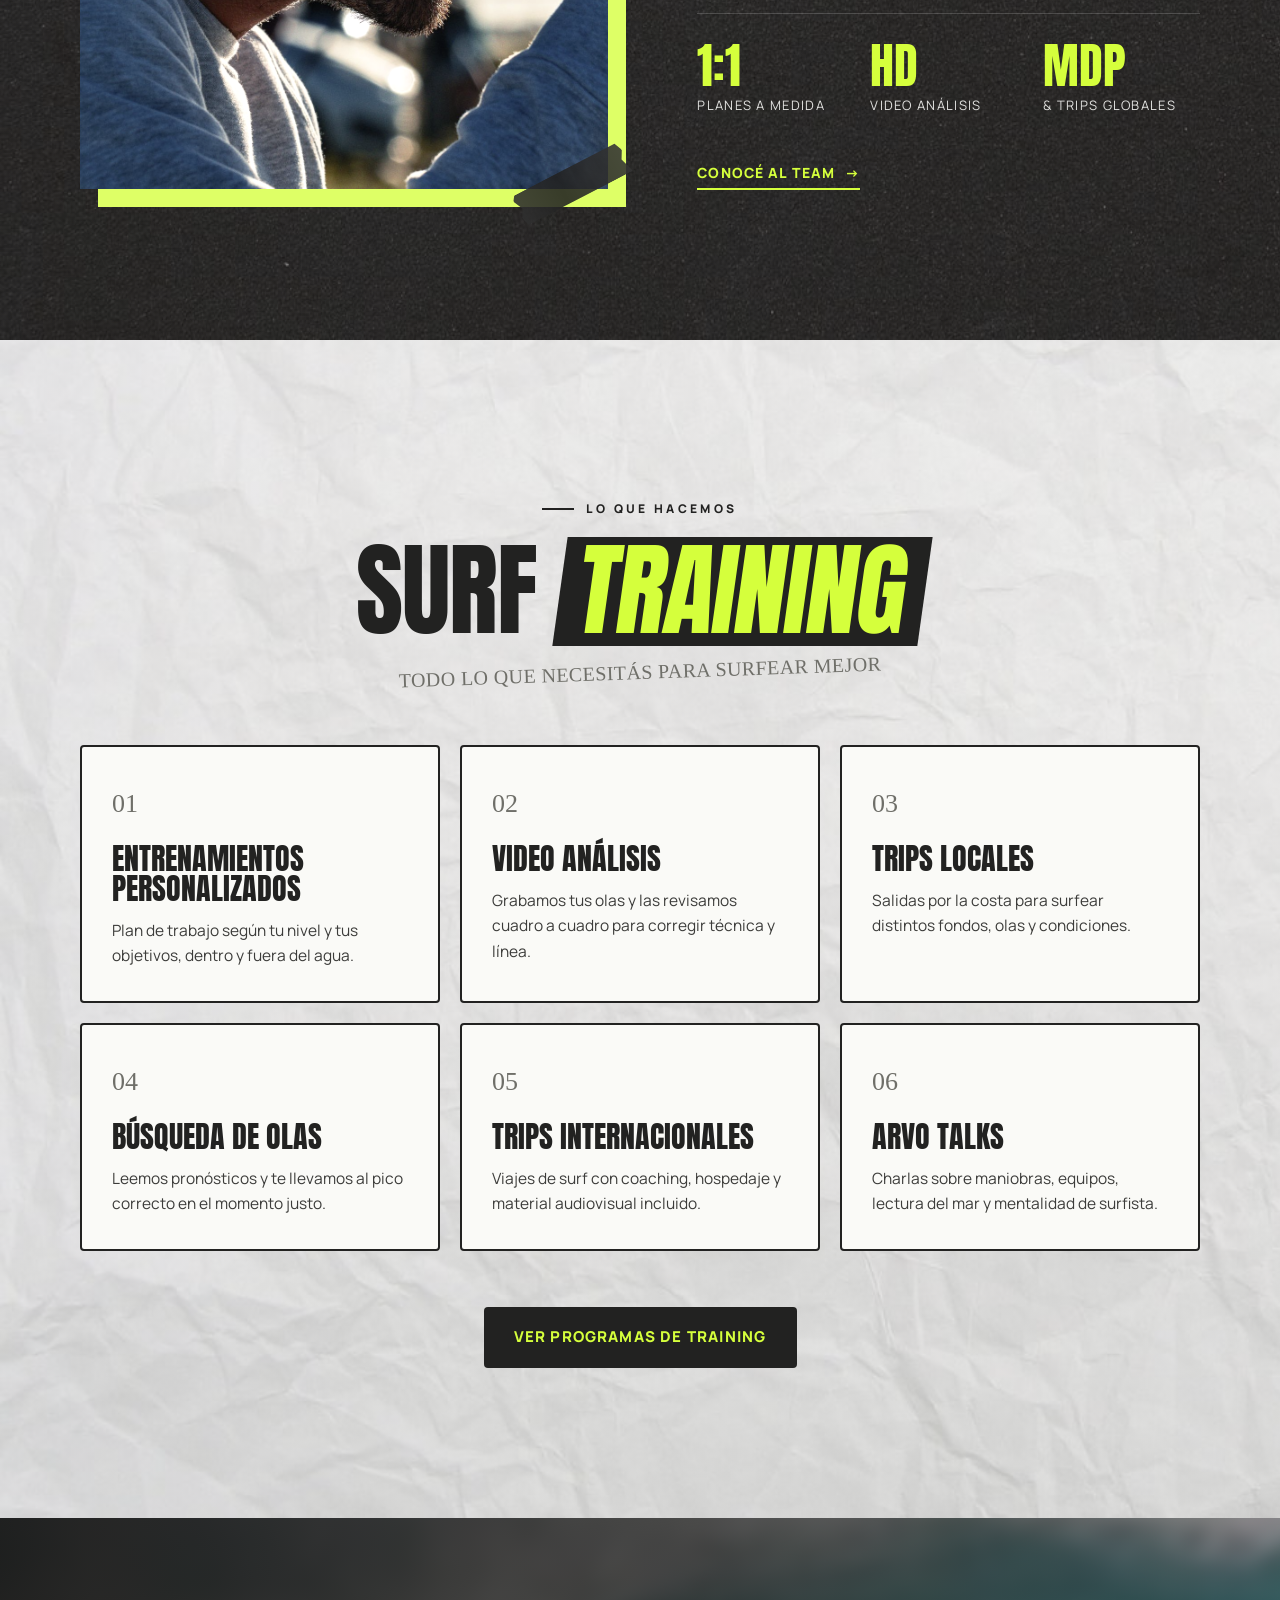
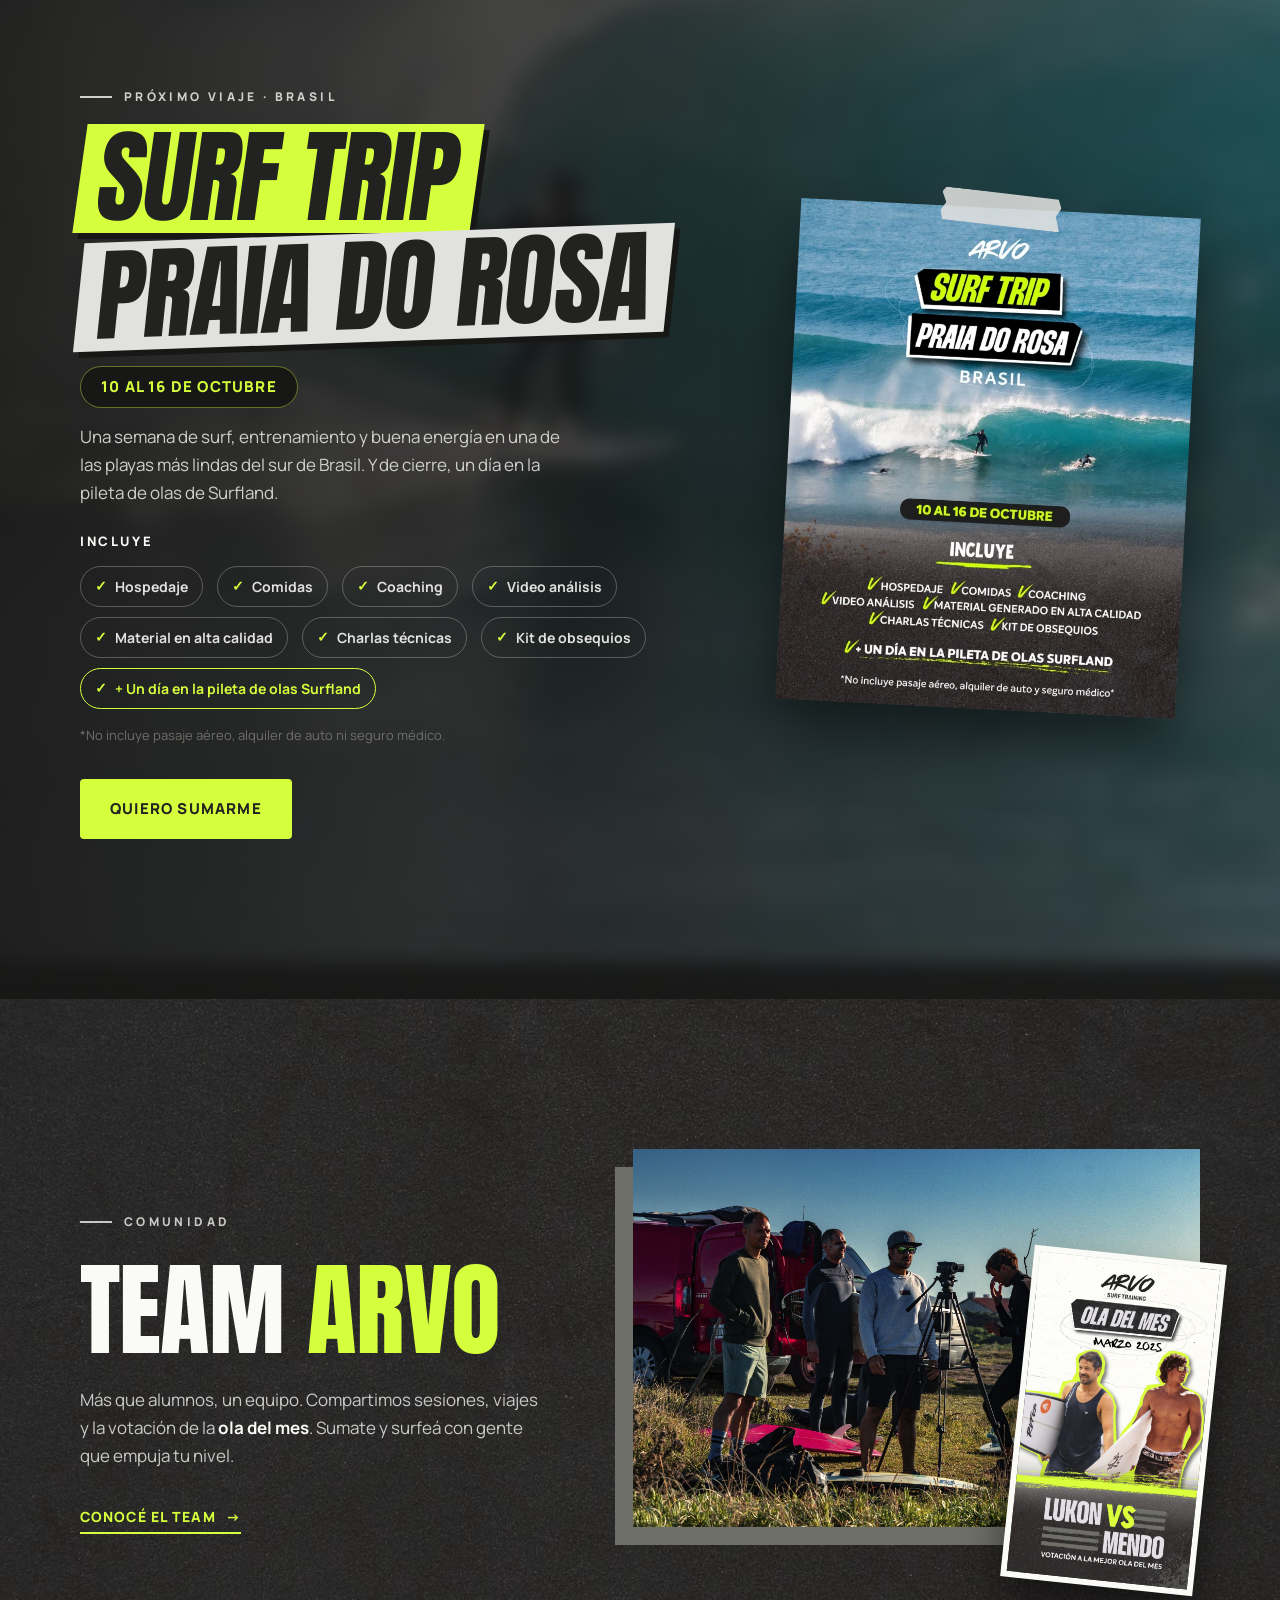
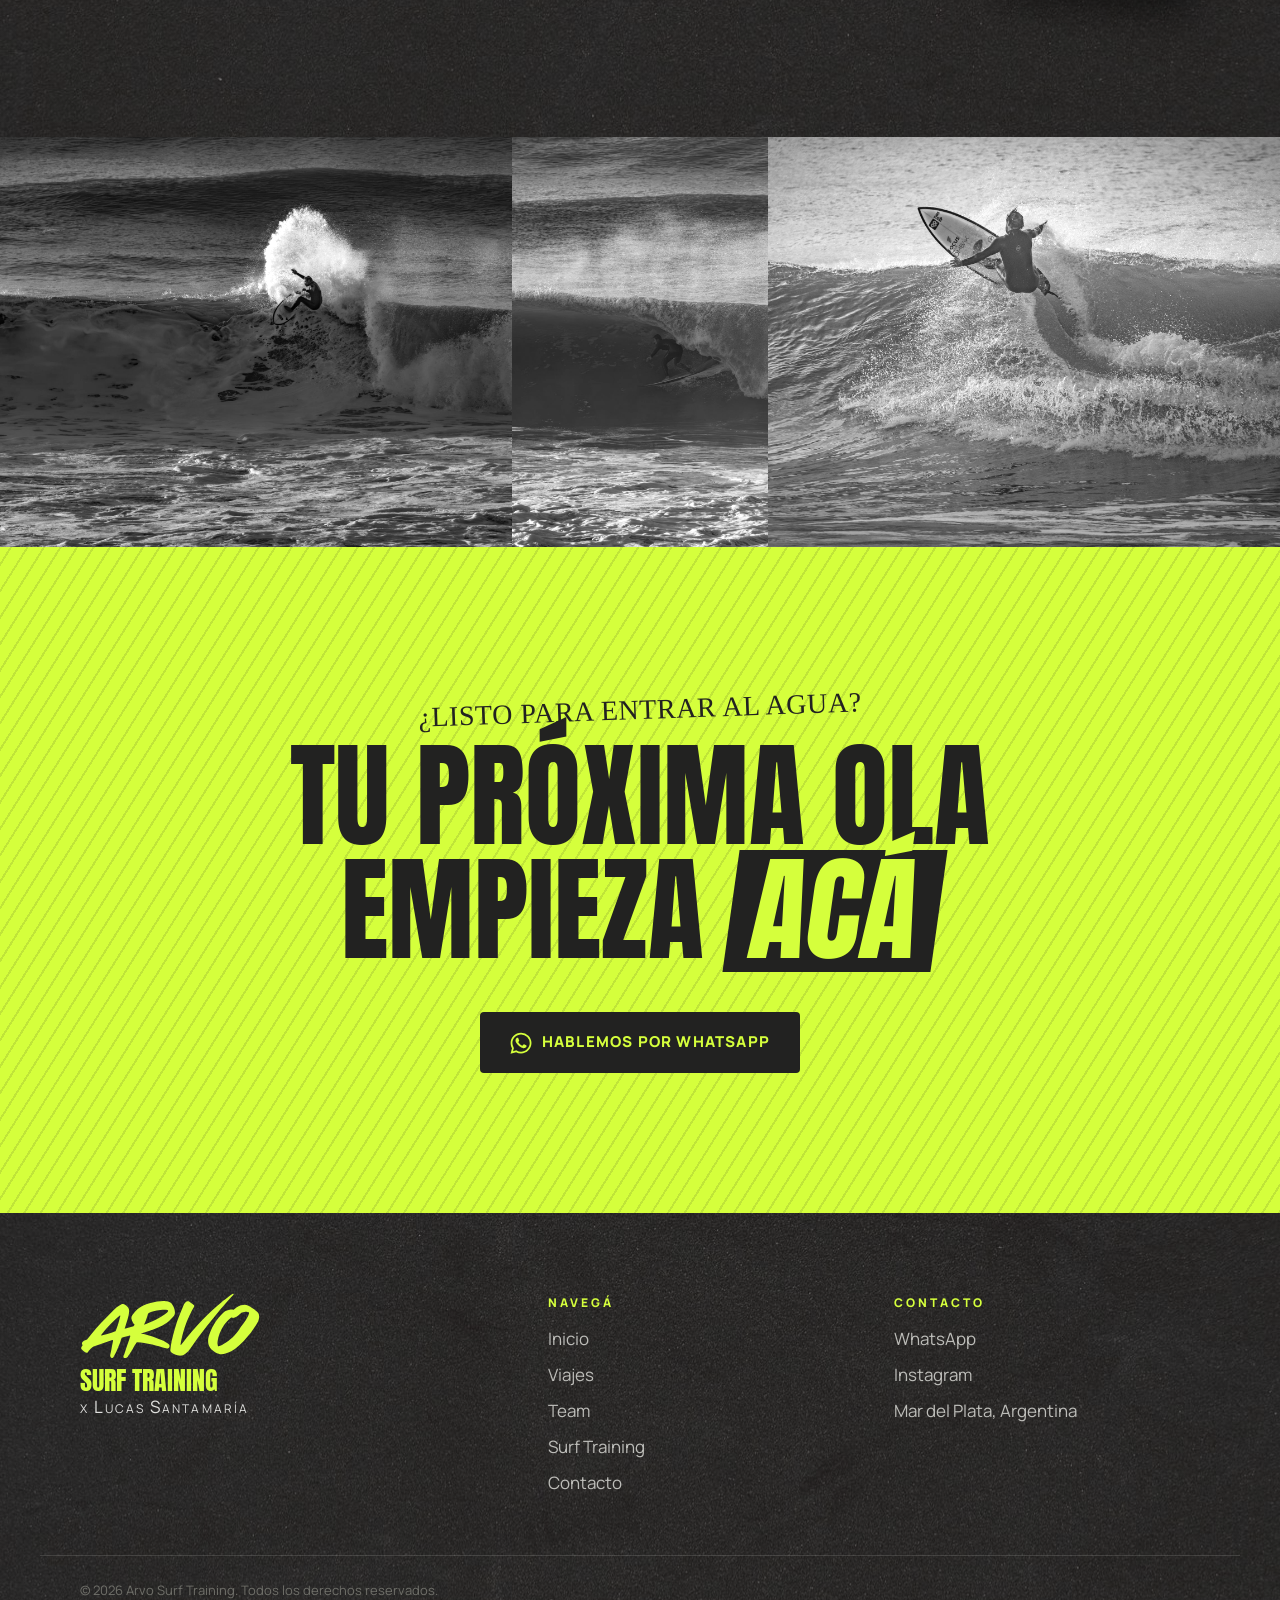
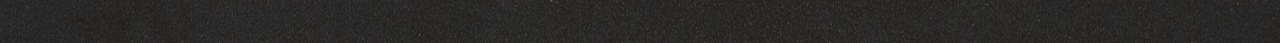
==== commit 54c18ad3: "Agregar páginas Viajes, Team, Surf Training y Contacto - viajes.html: próximo trip Praia do Rosa, de" ====
--- a/index.html
+++ b/index.html
@@ -293,6 +293,12 @@
     <symbol id="i-whatsapp" viewBox="0 0 24 24">
       <path fill="currentColor" d="M17.47 14.38c-.3-.15-1.76-.87-2.03-.97-.27-.1-.47-.15-.67.15-.2.3-.77.97-.94 1.17-.17.2-.35.22-.64.07-.3-.15-1.26-.46-2.4-1.48-.89-.79-1.49-1.77-1.66-2.07-.17-.3-.02-.46.13-.61.13-.13.3-.35.45-.52.15-.17.2-.3.3-.5.1-.2.05-.37-.02-.52-.08-.15-.67-1.62-.92-2.22-.24-.58-.49-.5-.67-.51h-.57c-.2 0-.52.07-.79.37-.27.3-1.04 1.02-1.04 2.48s1.07 2.88 1.21 3.08c.15.2 2.1 3.2 5.08 4.49.71.31 1.26.49 1.69.63.71.23 1.36.2 1.87.12.57-.09 1.76-.72 2.01-1.41.25-.7.25-1.29.17-1.41-.07-.12-.27-.2-.57-.35zM12.05 21.5h-.01a9.4 9.4 0 0 1-4.8-1.32l-.34-.2-3.57.94.95-3.48-.22-.36a9.4 9.4 0 0 1-1.44-5.02c0-5.2 4.24-9.44 9.45-9.44a9.4 9.4 0 0 1 9.44 9.45c0 5.2-4.24 9.43-9.46 9.43zm8.04-17.47A11.3 11.3 0 0 0 12.05.7C5.78.7.68 5.8.68 12.06c0 2 .52 3.96 1.52 5.68L.58 23.7l6.1-1.6a11.3 11.3 0 0 0 5.37 1.37h.01c6.26 0 11.36-5.1 11.37-11.36 0-3.04-1.18-5.89-3.34-8.04z"/>
     </symbol>
+    <symbol id="i-instagram" viewBox="0 0 24 24">
+      <path fill="none" stroke="currentColor" stroke-width="2" d="M7 2.5h10A4.5 4.5 0 0 1 21.5 7v10a4.5 4.5 0 0 1-4.5 4.5H7A4.5 4.5 0 0 1 2.5 17V7A4.5 4.5 0 0 1 7 2.5zM12 16.2a4.2 4.2 0 1 0 0-8.4 4.2 4.2 0 0 0 0 8.4zM17.6 6.4h.01"/>
+    </symbol>
+    <symbol id="i-pin" viewBox="0 0 24 24">
+      <path fill="none" stroke="currentColor" stroke-width="2" stroke-linejoin="round" d="M12 21.5s-7-6.1-7-11.8a7 7 0 0 1 14 0c0 5.7-7 11.8-7 11.8zM12 12.4a2.7 2.7 0 1 0 0-5.4 2.7 2.7 0 0 0 0 5.4z"/>
+    </symbol>
   </svg>
 
   <script src="js/main.js"></script>
--- a/css/styles.css
+++ b/css/styles.css
@@ -332,12 +332,150 @@
 .trip__poster.reveal.is-visible { transform: rotate(3deg); }
 
 /* =========================================================
+   PÁGINAS INTERNAS
+   ========================================================= */
+
+/* ---------- Hero de página ---------- */
+.page-hero {
+  position: relative; min-height: 72vh; min-height: 72svh; overflow: hidden;
+  display: flex; align-items: flex-end; padding: calc(var(--header-h) + 60px) 0 90px;
+}
+.page-hero__bg { position: absolute; inset: 0; width: 100%; height: 100%; object-fit: cover; }
+.page-hero::after {
+  content: ""; position: absolute; inset: 0;
+  background: linear-gradient(0deg, rgba(23,23,22,.95) 0%, rgba(23,23,22,.55) 55%, rgba(23,23,22,.35) 100%);
+}
+.page-hero__content { position: relative; z-index: 2; }
+.page-hero__title {
+  font-family: var(--font-title); text-transform: uppercase; color: var(--white);
+  font-size: clamp(56px, 10vw, 140px); line-height: .92; margin-bottom: 22px;
+}
+.page-hero__lead { max-width: 580px; font-size: clamp(16px, 1.6vw, 19px); margin: 0; }
+.page-hero .hand { color: var(--lime); font-size: clamp(20px, 2.4vw, 28px); transform: rotate(-3deg); transform-origin: left; margin-bottom: 6px; }
+
+/* ---------- Bloque imagen + texto ---------- */
+.split { display: grid; grid-template-columns: 1fr 1fr; gap: clamp(40px, 7vw, 100px); align-items: center; }
+.split--reverse > :first-child { order: 2; }
+.split__media { position: relative; }
+.split__media img { width: 100%; aspect-ratio: 4 / 3; object-fit: cover; box-shadow: 18px 18px 0 var(--lime); }
+.split__media--poster img { aspect-ratio: auto; max-width: 330px; margin-inline: auto; box-shadow: 0 30px 60px rgba(0,0,0,.45); transform: rotate(-3deg); }
+.split__text p { color: #c9c9c6; max-width: 540px; }
+.texture-light .split__text p { color: #3c3c3a; }
+
+/* ---------- Pasos del método ---------- */
+.steps { display: grid; grid-template-columns: repeat(5, 1fr); gap: 16px; counter-reset: step; }
+.step { position: relative; padding: 28px 22px; border-top: 4px solid var(--lime); background: rgba(250,250,247,.04); }
+.step::before {
+  counter-increment: step; content: counter(step, decimal-leading-zero);
+  display: block; font-family: var(--font-hand); font-size: 28px; color: var(--lime); margin-bottom: 14px;
+}
+.step h3 { font-family: var(--font-title); font-size: 26px; line-height: 1; text-transform: uppercase; color: var(--white); margin-bottom: 10px; }
+.step p { margin: 0; font-size: 15px; color: #c9c9c6; }
+
+/* ---------- Niveles ---------- */
+.levels { display: grid; grid-template-columns: repeat(3, 1fr); gap: 20px; }
+.level { padding: 34px 30px; border: 2px solid var(--black); background: var(--white); border-radius: var(--radius); }
+.level--featured { background: var(--black); color: var(--light); }
+.level__tag { display: inline-block; font-family: var(--font-hand); font-size: 18px; color: var(--gray); margin-bottom: 8px; }
+.level--featured .level__tag { color: var(--lime); }
+.level h3 { font-family: var(--font-title); font-size: 38px; line-height: 1; text-transform: uppercase; margin-bottom: 14px; }
+.level--featured h3 { color: var(--white); }
+.level p { font-size: 15.5px; color: #3c3c3a; }
+.level--featured p { color: #c9c9c6; }
+.level ul li { position: relative; padding-left: 24px; margin-bottom: 8px; font-size: 15px; font-weight: 600; }
+.level ul li::before { content: "✓"; position: absolute; left: 0; font-family: var(--font-hand); color: var(--gray); }
+.level--featured ul li::before { color: var(--lime); }
+
+/* ---------- Cita ---------- */
+.quote { font-size: clamp(20px, 2.2vw, 26px); line-height: 1.4; font-weight: 500; color: var(--white) !important; border-left: 4px solid var(--lime); padding-left: 22px; margin: 26px 0 30px; }
+.quote cite { display: block; margin-top: 10px; font-family: var(--font-hand); font-style: normal; font-size: 18px; color: var(--lime); }
+
+/* ---------- Tarjetas de viaje ---------- */
+.trips { display: grid; grid-template-columns: repeat(3, 1fr); gap: 24px; }
+.trip-card { display: flex; flex-direction: column; background: var(--black-deep); border: 1px solid rgba(225,225,223,.12); border-radius: var(--radius); overflow: hidden; transition: transform .3s var(--ease), box-shadow .3s var(--ease); }
+.trip-card:hover { transform: translateY(-6px); box-shadow: 0 0 0 2px var(--lime); }
+.trip-card__img { position: relative; aspect-ratio: 4 / 3; overflow: hidden; }
+.trip-card__img img { width: 100%; height: 100%; object-fit: cover; transition: transform .6s var(--ease); }
+.trip-card:hover .trip-card__img img { transform: scale(1.05); }
+.trip-card__badge { position: absolute; top: 14px; left: 14px; padding: 6px 12px; background: var(--lime); color: var(--black); font-size: 12px; font-weight: 800; letter-spacing: .1em; text-transform: uppercase; }
+.trip-card__badge--muted { background: var(--light); }
+.trip-card__body { flex: 1; display: flex; flex-direction: column; padding: 26px 24px 28px; }
+.trip-card__place { font-size: 12px; font-weight: 800; letter-spacing: .2em; text-transform: uppercase; color: var(--lime); margin-bottom: 6px; }
+.trip-card h3 { font-family: var(--font-title); font-size: 34px; line-height: 1; text-transform: uppercase; color: var(--white); margin-bottom: 12px; }
+.trip-card p { font-size: 15px; color: #c9c9c6; }
+.trip-card .link-arrow { margin-top: auto; align-self: flex-start; }
+
+/* ---------- Preguntas frecuentes ---------- */
+.faq { max-width: 860px; margin-inline: auto; }
+.faq details { border-bottom: 1px solid rgba(34,34,33,.2); }
+.texture-dark .faq details { border-color: rgba(225,225,223,.15); }
+.faq summary {
+  display: flex; justify-content: space-between; align-items: center; gap: 20px;
+  padding: 24px 0; cursor: pointer; list-style: none;
+  font-family: var(--font-title); font-size: clamp(22px, 2.4vw, 28px); line-height: 1.1; text-transform: uppercase;
+}
+.faq summary::-webkit-details-marker { display: none; }
+.faq summary::after { content: "+"; flex: none; font-family: var(--font-body); font-size: 30px; font-weight: 400; transition: transform .3s var(--ease); }
+.faq details[open] summary::after { transform: rotate(45deg); }
+.faq details p { margin: -6px 0 26px; max-width: 720px; font-size: 16px; }
+.texture-light .faq details p { color: #3c3c3a; }
+.texture-dark .faq summary { color: var(--white); }
+.texture-dark .faq details p { color: #c9c9c6; }
+
+/* ---------- Team ---------- */
+.values { display: grid; grid-template-columns: repeat(3, 1fr); gap: 20px; }
+.value { padding: 32px 28px; background: var(--white); border: 2px solid var(--black); border-radius: var(--radius); }
+.value h3 { font-family: var(--font-title); font-size: 32px; line-height: 1; text-transform: uppercase; margin-bottom: 10px; }
+.value h3 span { color: var(--gray); font-family: var(--font-hand); font-size: 22px; margin-right: 8px; }
+.value p { margin: 0; font-size: 15.5px; color: #3c3c3a; }
+
+.versus { display: flex; align-items: center; gap: 18px; margin: 10px 0 28px; font-family: var(--font-title); font-size: clamp(40px, 5vw, 64px); text-transform: uppercase; line-height: 1; color: var(--white); }
+.versus span { color: var(--lime); font-size: .7em; }
+
+/* ---------- Contacto ---------- */
+.contact-grid { display: grid; grid-template-columns: .9fr 1.1fr; gap: clamp(40px, 6vw, 80px); align-items: start; }
+.contact-cards { display: grid; gap: 16px; }
+.contact-card {
+  display: flex; align-items: center; gap: 18px; padding: 22px 24px;
+  background: var(--white); border: 2px solid var(--black); border-radius: var(--radius);
+  text-decoration: none; color: var(--black); transition: transform .25s var(--ease), box-shadow .25s var(--ease), background .25s;
+}
+a.contact-card:hover { transform: translate(-4px, -4px); box-shadow: 6px 6px 0 var(--black); background: var(--lime); }
+.contact-card__icon { flex: none; display: grid; place-items: center; width: 52px; height: 52px; border-radius: 50%; background: var(--black); color: var(--lime); }
+.contact-card__icon svg { width: 26px; height: 26px; }
+.contact-card small { display: block; font-size: 12px; font-weight: 800; letter-spacing: .18em; text-transform: uppercase; color: var(--gray); }
+.contact-card strong { color: var(--black); font-size: 18px; }
+
+.form { padding: clamp(28px, 4vw, 44px); background: var(--black); color: var(--light); border-radius: var(--radius); box-shadow: 14px 14px 0 var(--lime); }
+.form h2 { font-family: var(--font-title); font-size: clamp(36px, 4vw, 52px); line-height: 1; text-transform: uppercase; color: var(--white); margin-bottom: 8px; }
+.form > p { color: #c9c9c6; font-size: 15px; }
+.form__row { display: grid; grid-template-columns: 1fr 1fr; gap: 16px; }
+.field { display: flex; flex-direction: column; gap: 8px; margin-bottom: 18px; }
+.field label { font-size: 12px; font-weight: 800; letter-spacing: .18em; text-transform: uppercase; color: var(--lime); }
+.field input, .field select, .field textarea {
+  width: 100%; padding: 14px 16px; border: 1px solid rgba(225,225,223,.25); border-radius: var(--radius);
+  background: rgba(250,250,247,.05); color: var(--white); font: inherit; font-size: 16px;
+  transition: border-color .2s, background .2s;
+}
+.field select option { color: var(--black); }
+.field textarea { min-height: 120px; resize: vertical; }
+.field input:focus, .field select:focus, .field textarea:focus { outline: none; border-color: var(--lime); background: rgba(250,250,247,.08); }
+.form .btn { width: 100%; margin-top: 6px; }
+.form__hint { margin: 14px 0 0; font-size: 13px; color: var(--gray); text-align: center; }
+
+.map { margin-top: 20px; border: 2px solid var(--black); border-radius: var(--radius); overflow: hidden; line-height: 0; }
+.map iframe { width: 100%; height: 280px; border: 0; filter: grayscale(1) contrast(1.1); }
+
+/* =========================================================
    RESPONSIVE
    ========================================================= */
 @media (max-width: 1024px) {
   .nav__list { gap: 20px; }
   .nav__cta { display: none; }
   .cards { grid-template-columns: repeat(2, 1fr); }
+  .steps { grid-template-columns: repeat(2, 1fr); }
+  .steps .step:last-child { grid-column: 1 / -1; }
+  .trips, .levels, .values { grid-template-columns: repeat(2, 1fr); }
 }
 
 @media (max-width: 860px) {
@@ -387,6 +525,13 @@
 
   .gallery { grid-template-columns: 1fr; grid-auto-rows: 240px; height: auto; }
 
+  .page-hero { min-height: 62svh; padding-bottom: 64px; }
+  .split, .contact-grid { grid-template-columns: 1fr; }
+  .split--reverse > :first-child { order: 0; }
+  .split__media { margin-right: 18px; }
+  .split__media--poster { margin-right: 0; }
+  .split__media--poster img { max-width: 280px; }
+
   .footer__grid { grid-template-columns: 1fr 1fr; }
   .footer__brand { grid-column: 1 / -1; }
 
@@ -395,7 +540,8 @@
 }
 
 @media (max-width: 560px) {
-  .cards { grid-template-columns: 1fr; }
+  .cards, .steps, .trips, .levels, .values { grid-template-columns: 1fr; }
+  .form__row { grid-template-columns: 1fr; }
   .stats { gap: 10px; }
   .stats span { font-size: 11px; }
   .tape { width: 90px; height: 26px; }
